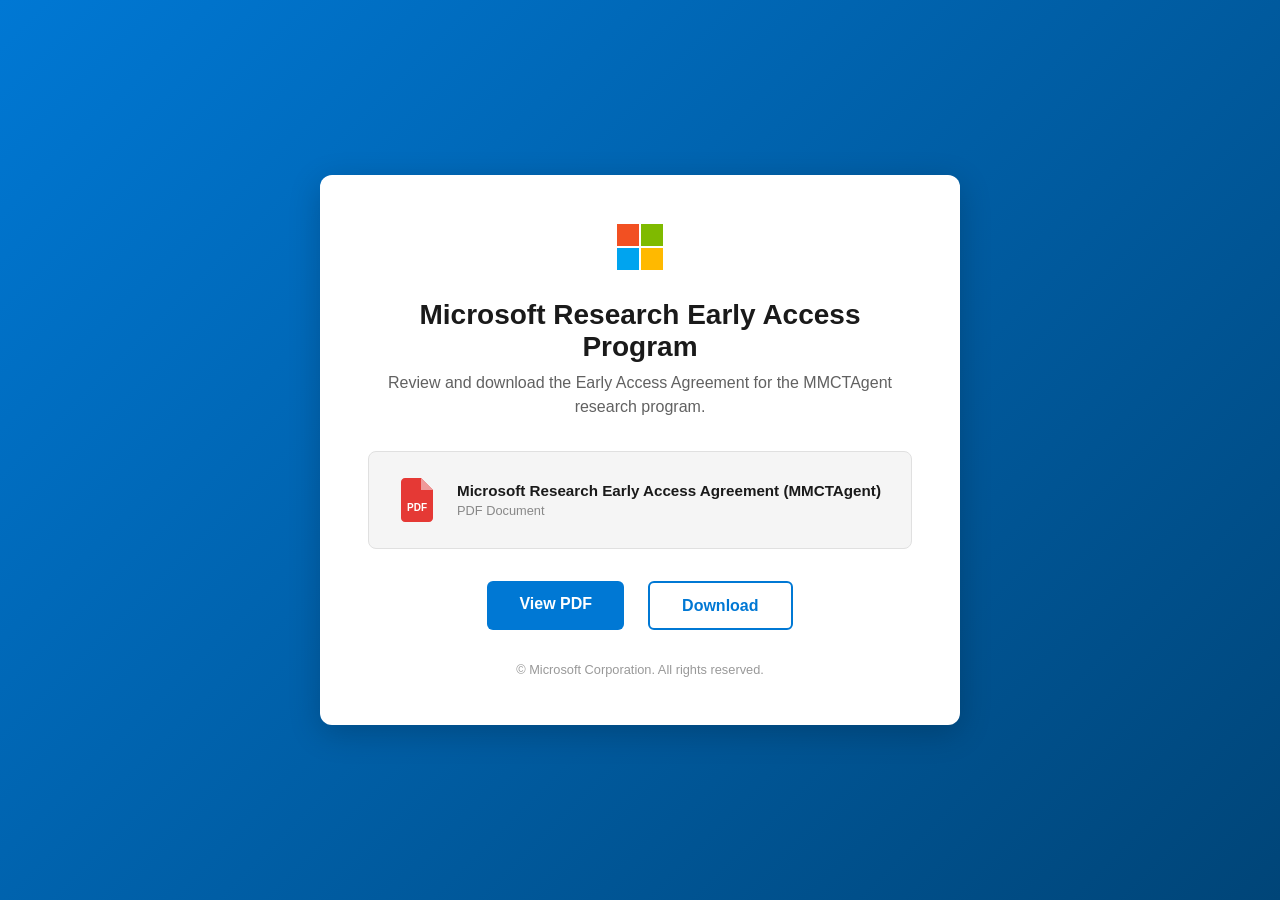
==== index.html @ a890421b "Initial commit: GitHub Pages site with research agreement PDF" ====
<!DOCTYPE html>
<html lang="en">
<head>
    <meta charset="UTF-8">
    <meta name="viewport" content="width=device-width, initial-scale=1.0">
    <title>Microsoft Research Early Access Program</title>
    <style>
        * {
            margin: 0;
            padding: 0;
            box-sizing: border-box;
        }

        body {
            font-family: 'Segoe UI', Tahoma, Geneva, Verdana, sans-serif;
            background: linear-gradient(135deg, #0078d4 0%, #004578 100%);
            min-height: 100vh;
            display: flex;
            align-items: center;
            justify-content: center;
            padding: 2rem;
        }

        .card {
            background: #fff;
            border-radius: 12px;
            box-shadow: 0 8px 32px rgba(0, 0, 0, 0.2);
            max-width: 640px;
            width: 100%;
            padding: 3rem;
            text-align: center;
        }

        .logo {
            width: 48px;
            height: 48px;
            margin-bottom: 1.5rem;
        }

        h1 {
            font-size: 1.75rem;
            color: #1a1a1a;
            margin-bottom: 0.5rem;
            font-weight: 600;
        }

        .subtitle {
            color: #616161;
            font-size: 1rem;
            margin-bottom: 2rem;
            line-height: 1.5;
        }

        .pdf-preview {
            background: #f5f5f5;
            border: 1px solid #e0e0e0;
            border-radius: 8px;
            padding: 1.5rem;
            margin-bottom: 2rem;
            display: flex;
            align-items: center;
            gap: 1rem;
            text-align: left;
        }

        .pdf-icon {
            flex-shrink: 0;
            width: 48px;
            height: 48px;
        }

        .pdf-info h3 {
            font-size: 0.95rem;
            color: #1a1a1a;
            margin-bottom: 0.25rem;
        }

        .pdf-info p {
            font-size: 0.8rem;
            color: #888;
        }

        .btn {
            display: inline-block;
            background: #0078d4;
            color: #fff;
            text-decoration: none;
            padding: 0.85rem 2rem;
            border-radius: 6px;
            font-size: 1rem;
            font-weight: 600;
            transition: background 0.2s;
        }

        .btn:hover {
            background: #005a9e;
        }

        .btn-secondary {
            background: transparent;
            color: #0078d4;
            border: 2px solid #0078d4;
            margin-left: 0.75rem;
        }

        .btn-secondary:hover {
            background: #f0f6ff;
        }

        .actions {
            display: flex;
            justify-content: center;
            gap: 0.75rem;
            flex-wrap: wrap;
        }

        footer {
            margin-top: 2rem;
            color: #999;
            font-size: 0.8rem;
        }
    </style>
</head>
<body>
    <div class="card">
        <!-- Microsoft Logo -->
        <svg class="logo" viewBox="0 0 48 48" xmlns="http://www.w3.org/2000/svg">
            <rect x="1" y="1" width="22" height="22" fill="#f25022"/>
            <rect x="25" y="1" width="22" height="22" fill="#7fba00"/>
            <rect x="1" y="25" width="22" height="22" fill="#00a4ef"/>
            <rect x="25" y="25" width="22" height="22" fill="#ffb900"/>
        </svg>

        <h1>Microsoft Research Early Access Program</h1>
        <p class="subtitle">Review and download the Early Access Agreement for the MMCTAgent research program.</p>

        <div class="pdf-preview">
            <svg class="pdf-icon" viewBox="0 0 48 48" xmlns="http://www.w3.org/2000/svg">
                <path d="M12 2C9.79 2 8 3.79 8 6v36c0 2.21 1.79 4 4 4h24c2.21 0 4-1.79 4-4V14L28 2H12z" fill="#e53935"/>
                <path d="M28 2v12h12" fill="#ef9a9a"/>
                <text x="24" y="35" text-anchor="middle" fill="white" font-size="10" font-weight="bold" font-family="Segoe UI, sans-serif">PDF</text>
            </svg>
            <div class="pdf-info">
                <h3>Microsoft Research Early Access Agreement (MMCTAgent)</h3>
                <p>PDF Document</p>
            </div>
        </div>

        <div class="actions">
            <a href="Microsoft%20Research%20Early%20Access%20Agreement%20(MMCTAgent).pdf" target="_blank" class="btn">View PDF</a>
            <a href="Microsoft%20Research%20Early%20Access%20Agreement%20(MMCTAgent).pdf" download class="btn btn-secondary">Download</a>
        </div>

        <footer>
            &copy; Microsoft Corporation. All rights reserved.
        </footer>
    </div>
</body>
</html>
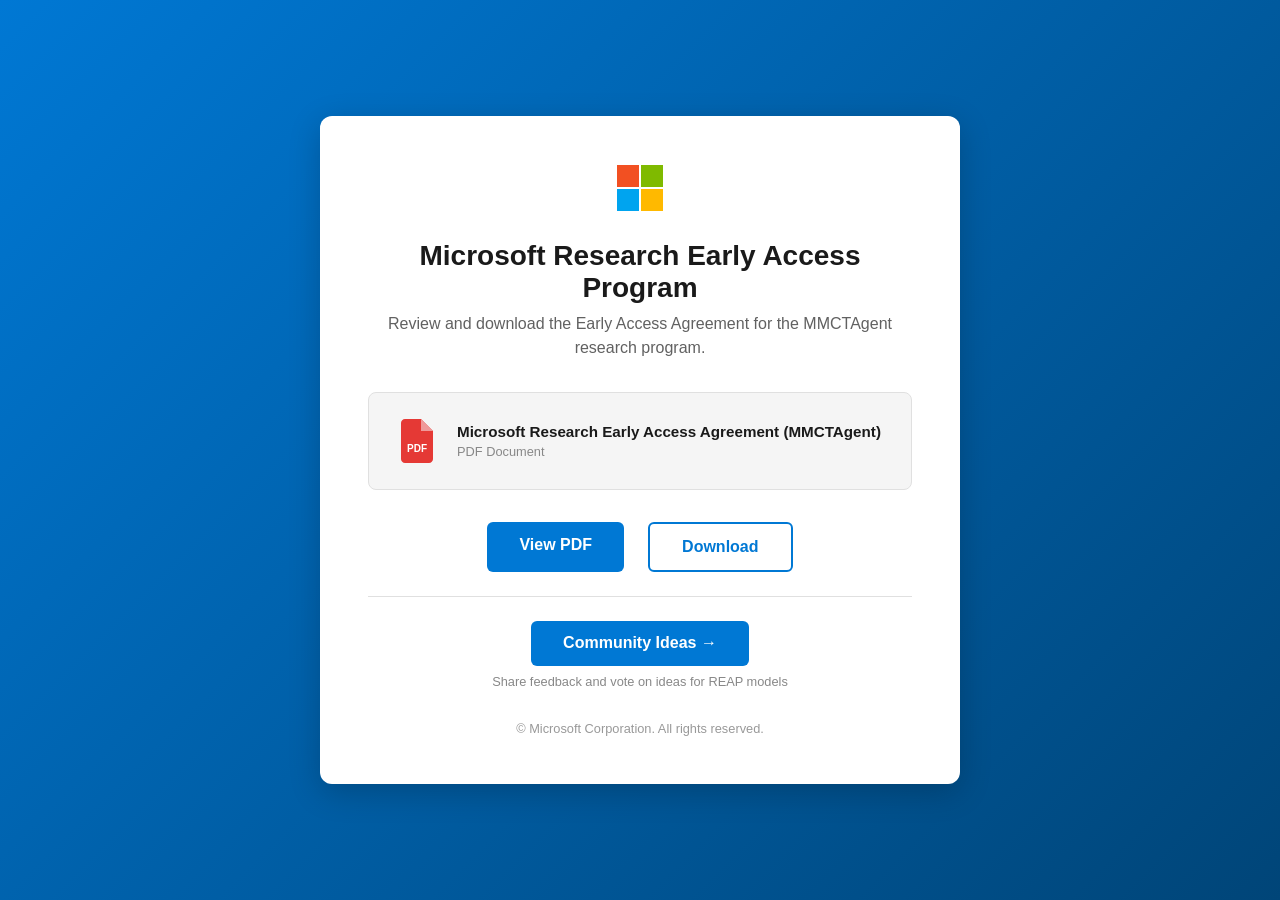
==== commit 5a437394: "Add REAP Community Ideas page with voting, submit, sort/filter" ====
--- a/index.html
+++ b/index.html
@@ -151,6 +151,11 @@
             <a href="Microsoft%20Research%20Early%20Access%20Agreement%20(MMCTAgent).pdf" download class="btn btn-secondary">Download</a>
         </div>
 
+        <div style="margin-top: 1.5rem; padding-top: 1.5rem; border-top: 1px solid #e0e0e0;">
+            <a href="community.html" class="btn" style="background: #0078d4; color: #fff;">Community Ideas &rarr;</a>
+            <p style="margin-top: 0.5rem; font-size: 0.8rem; color: #888;">Share feedback and vote on ideas for REAP models</p>
+        </div>
+
         <footer>
             &copy; Microsoft Corporation. All rights reserved.
         </footer>
